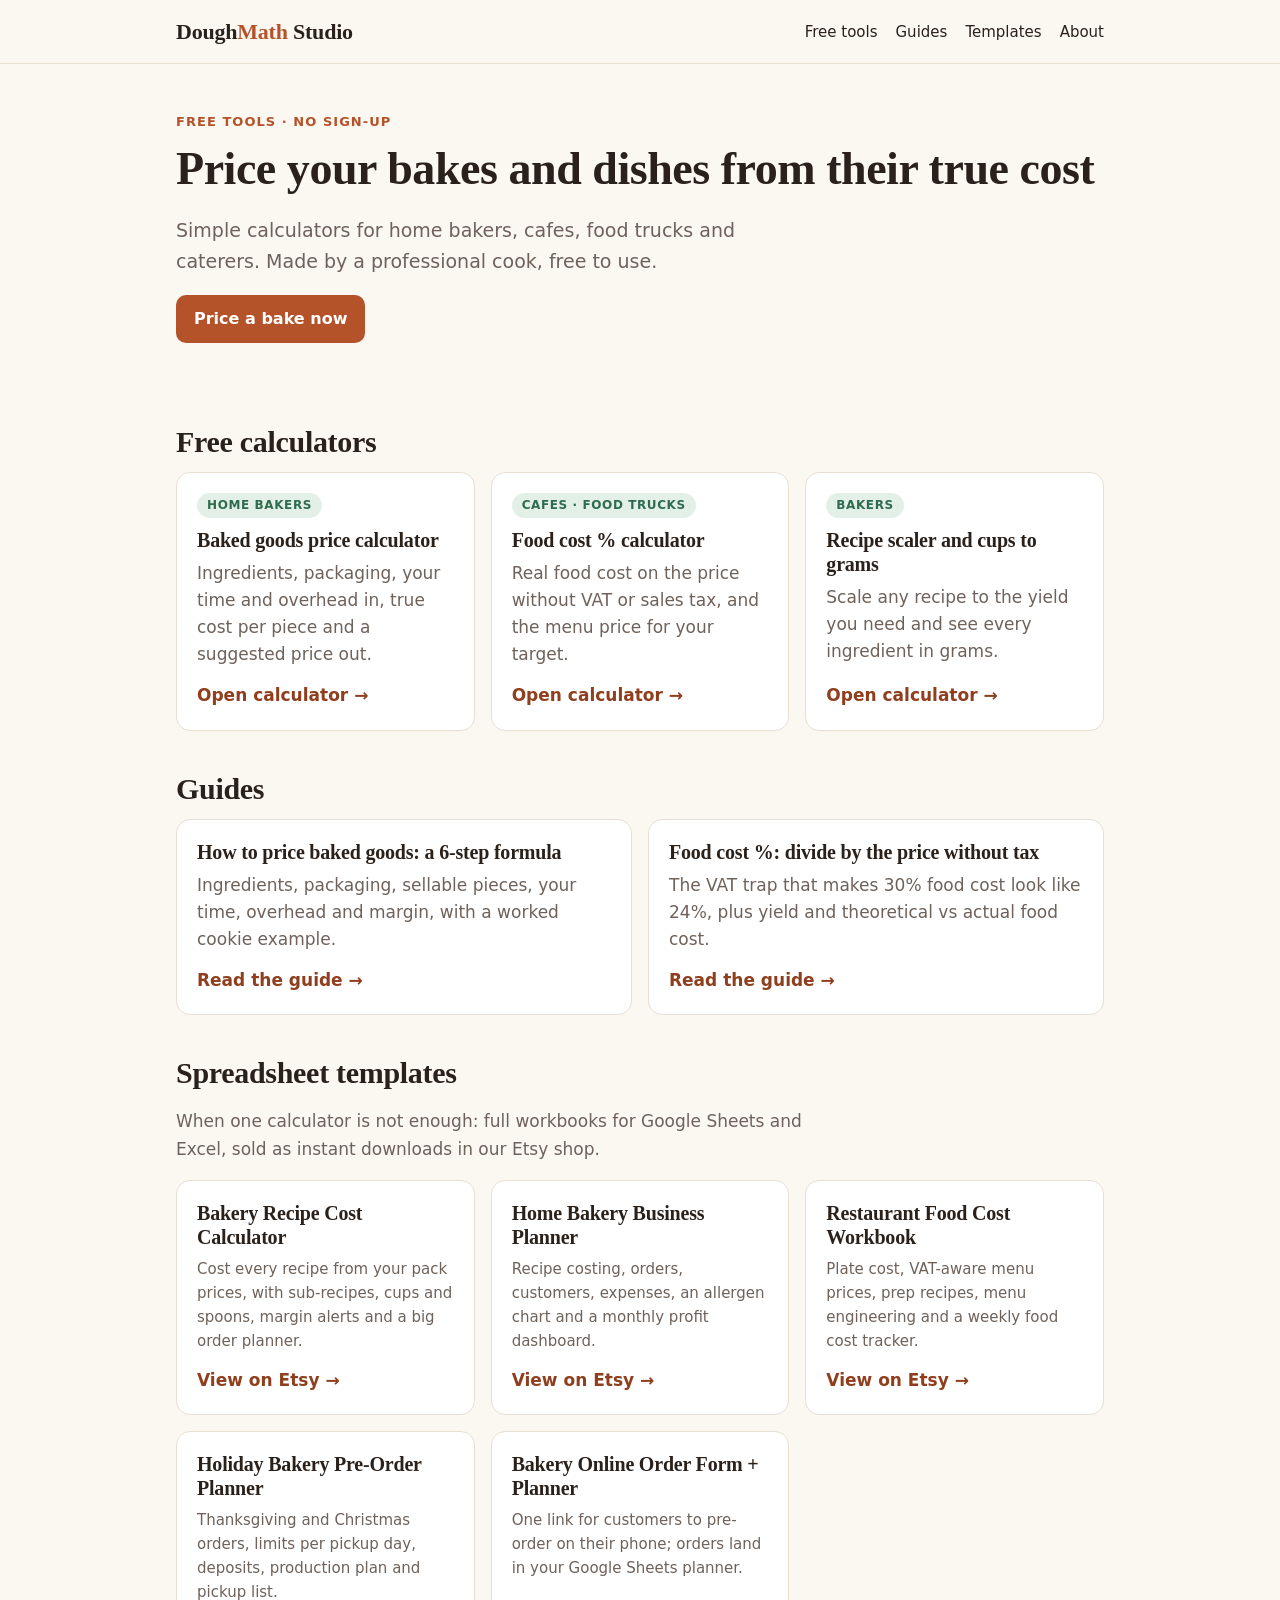
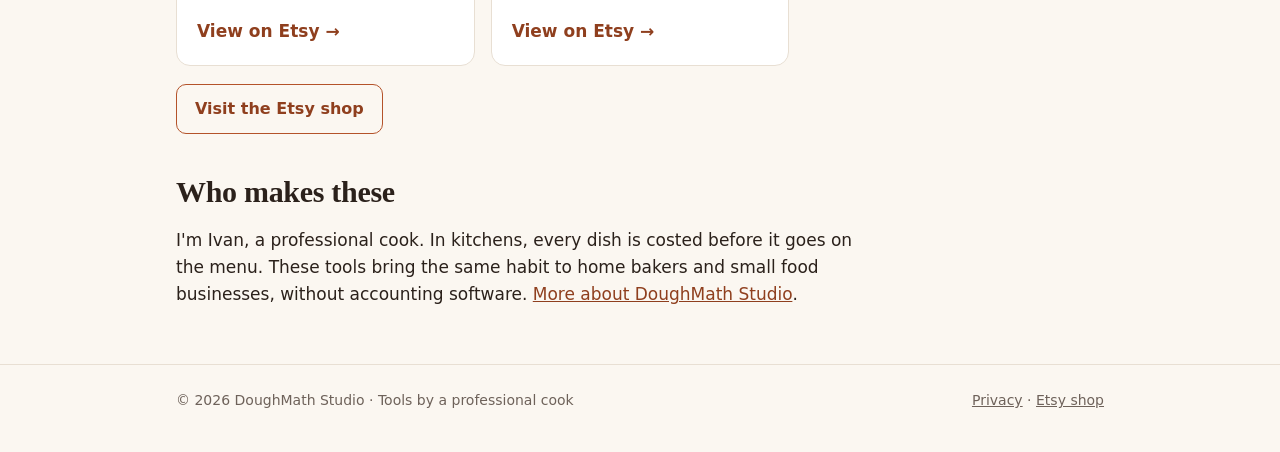
==== index.html @ 3cc6926b "Launch DoughMath Studio site: 3 free calculators, 2 guides, pin images Co-Authored-By: Claude Opus 5" ====
<!doctype html>
<html lang="en">
<head>
<meta charset="utf-8">
<meta name="viewport" content="width=device-width, initial-scale=1">
<title>DoughMath Studio – Free Pricing Tools for Home Bakers and Small Food Businesses</title>
<meta name="description" content="Free calculators for home bakers, cafes and food trucks: baked goods pricing, food cost % with VAT, recipe scaling and cups to grams. Made by a professional cook.">
<link rel="canonical" href="https://doughmath-studio.github.io/">
<meta property="og:title" content="DoughMath Studio – Free Pricing Tools for Food Businesses">
<meta property="og:description" content="Price your bakes and dishes from their true cost. Free calculators by a professional cook.">
<meta property="og:type" content="website">
<meta property="og:url" content="https://doughmath-studio.github.io/">
<meta property="og:image" content="https://doughmath-studio.github.io/assets/pins/pin-price-calculator.png">
<link rel="stylesheet" href="/assets/style.css">
<script type="application/ld+json">
{"@context":"https://schema.org","@type":"WebSite","name":"DoughMath Studio","url":"https://doughmath-studio.github.io/","publisher":{"@type":"Organization","name":"DoughMath Studio","email":"doughmath.studio@gmail.com","sameAs":["https://doughmathstudio.etsy.com","https://www.pinterest.com/doughmath/"]}}
</script>
</head>
<body>
<header class="site-header"><div class="wrap"><a class="brand" href="/">Dough<span>Math</span> Studio</a><nav class="nav"><a href="/#tools">Free tools</a><a href="/#guides">Guides</a><a href="/#shop">Templates</a><a href="/about/">About</a></nav></div></header>

<main class="wrap">
<section class="hero">
  <p class="kicker">Free tools · No sign-up</p>
  <h1>Price your bakes and dishes from their true cost</h1>
  <p class="lead">Simple calculators for home bakers, cafes, food trucks and caterers. Made by a professional cook, free to use.</p>
  <p><a class="btn" href="/tools/baking-price-calculator/">Price a bake now</a></p>
</section>

<section id="tools">
  <h2>Free calculators</h2>
  <div class="grid">
    <div class="card"><span class="tag">Home bakers</span><h3>Baked goods price calculator</h3><p>Ingredients, packaging, your time and overhead in, true cost per piece and a suggested price out.</p><a class="more" href="/tools/baking-price-calculator/">Open calculator →</a></div>
    <div class="card"><span class="tag">Cafes · food trucks</span><h3>Food cost % calculator</h3><p>Real food cost on the price without VAT or sales tax, and the menu price for your target.</p><a class="more" href="/tools/food-cost-calculator/">Open calculator →</a></div>
    <div class="card"><span class="tag">Bakers</span><h3>Recipe scaler and cups to grams</h3><p>Scale any recipe to the yield you need and see every ingredient in grams.</p><a class="more" href="/tools/recipe-scaler/">Open calculator →</a></div>
  </div>
</section>

<section id="guides">
  <h2>Guides</h2>
  <div class="grid">
    <div class="card"><h3>How to price baked goods: a 6-step formula</h3><p>Ingredients, packaging, sellable pieces, your time, overhead and margin, with a worked cookie example.</p><a class="more" href="/guides/how-to-price-baked-goods/">Read the guide →</a></div>
    <div class="card"><h3>Food cost %: divide by the price without tax</h3><p>The VAT trap that makes 30% food cost look like 24%, plus yield and theoretical vs actual food cost.</p><a class="more" href="/guides/food-cost-percentage-with-tax/">Read the guide →</a></div>
  </div>
</section>

<section id="shop" class="products">
  <h2>Spreadsheet templates</h2>
  <p class="lead" style="font-size:17px">When one calculator is not enough: full workbooks for Google Sheets and Excel, sold as instant downloads in our Etsy shop.</p>
  <div class="grid">
    <div class="card"><h3>Bakery Recipe Cost Calculator</h3><p>Cost every recipe from your pack prices, with sub-recipes, cups and spoons, margin alerts and a big order planner.</p><a class="more" href="https://www.etsy.com/listing/4591782333">View on Etsy →</a></div>
    <div class="card"><h3>Home Bakery Business Planner</h3><p>Recipe costing, orders, customers, expenses, an allergen chart and a monthly profit dashboard.</p><a class="more" href="https://www.etsy.com/listing/4591860096">View on Etsy →</a></div>
    <div class="card"><h3>Restaurant Food Cost Workbook</h3><p>Plate cost, VAT-aware menu prices, prep recipes, menu engineering and a weekly food cost tracker.</p><a class="more" href="https://www.etsy.com/listing/4591988033">View on Etsy →</a></div>
    <div class="card"><h3>Holiday Bakery Pre-Order Planner</h3><p>Thanksgiving and Christmas orders, limits per pickup day, deposits, production plan and pickup list.</p><a class="more" href="https://www.etsy.com/listing/4592198020">View on Etsy →</a></div>
    <div class="card"><h3>Bakery Online Order Form + Planner</h3><p>One link for customers to pre-order on their phone; orders land in your Google Sheets planner.</p><a class="more" href="https://www.etsy.com/listing/4592304067">View on Etsy →</a></div>
  </div>
  <p style="margin-top:18px"><a class="btn secondary" href="https://doughmathstudio.etsy.com">Visit the Etsy shop</a></p>
</section>

<section>
  <h2>Who makes these</h2>
  <p style="max-width:680px">I'm Ivan, a professional cook. In kitchens, every dish is costed before it goes on the menu. These tools bring the same habit to home bakers and small food businesses, without accounting software. <a href="/about/">More about DoughMath Studio</a>.</p>
</section>
</main>

<footer class="site-footer"><div class="wrap"><span>© 2026 DoughMath Studio · Tools by a professional cook</span><span><a href="/privacy/">Privacy</a> · <a href="https://doughmathstudio.etsy.com">Etsy shop</a></span></div></footer>
</body>
</html>
---- assets/style.css ----
:root {
  --bg: #fbf7f1;
  --card: #ffffff;
  --ink: #2b211b;
  --muted: #6e625a;
  --line: #e8dfd3;
  --accent: #b4532a;
  --accent-dark: #8f3f1e;
  --accent-soft: #f6e7dd;
  --herb: #2f6b4f;
  --herb-soft: #e3f0e8;
  --warn: #9a5a00;
  --warn-soft: #fbefd9;
  --radius: 14px;
  --serif: Georgia, "Iowan Old Style", "Palatino Linotype", "Times New Roman", serif;
  --sans: system-ui, -apple-system, "Segoe UI", Roboto, Arial, sans-serif;
}

* { box-sizing: border-box; }
html { -webkit-text-size-adjust: 100%; }
body {
  margin: 0;
  background: var(--bg);
  color: var(--ink);
  font: 17px/1.6 var(--sans);
}
img { max-width: 100%; height: auto; }
a { color: var(--accent-dark); }
a:hover { color: var(--accent); }

.wrap { max-width: 960px; margin: 0 auto; padding: 0 16px; }
.narrow { max-width: 720px; }

/* Header */
.site-header { border-bottom: 1px solid var(--line); background: var(--bg); }
.site-header .wrap { display: flex; align-items: center; justify-content: space-between; gap: 16px; padding-top: 14px; padding-bottom: 14px; flex-wrap: wrap; }
.brand { font-family: var(--serif); font-weight: 700; font-size: 22px; color: var(--ink); text-decoration: none; letter-spacing: -0.01em; }
.brand span { color: var(--accent); }
.nav { display: flex; gap: 18px; flex-wrap: wrap; }
.nav a { color: var(--ink); text-decoration: none; font-size: 15px; }
.nav a:hover { color: var(--accent); }

/* Type */
h1, h2, h3 { font-family: var(--serif); line-height: 1.2; letter-spacing: -0.01em; }
h1 { font-size: clamp(30px, 6vw, 46px); margin: 0 0 14px; }
h2 { font-size: clamp(23px, 4vw, 30px); margin: 40px 0 12px; }
h3 { font-size: 20px; margin: 24px 0 8px; }
.lead { font-size: 19px; color: var(--muted); max-width: 640px; }
.kicker { text-transform: uppercase; letter-spacing: 0.08em; font-size: 13px; font-weight: 700; color: var(--accent); margin: 0 0 8px; }

/* Hero */
.hero { padding: 48px 0 24px; }

/* Cards */
.grid { display: grid; gap: 16px; grid-template-columns: repeat(auto-fit, minmax(250px, 1fr)); }
.card { background: var(--card); border: 1px solid var(--line); border-radius: var(--radius); padding: 20px; display: flex; flex-direction: column; }
.card h3 { margin-top: 0; }
.card p { color: var(--muted); margin: 0 0 14px; flex: 1; }
.card .more { font-weight: 600; text-decoration: none; }
.tag { display: inline-block; font-size: 12px; font-weight: 700; letter-spacing: 0.05em; text-transform: uppercase; color: var(--herb); background: var(--herb-soft); border-radius: 99px; padding: 3px 10px; margin-bottom: 10px; align-self: flex-start; }

/* Buttons */
.btn { display: inline-block; background: var(--accent); color: #fff; text-decoration: none; font-weight: 600; padding: 11px 18px; border-radius: 10px; border: 0; font-size: 16px; cursor: pointer; }
.btn:hover { background: var(--accent-dark); color: #fff; }
.btn.secondary { background: transparent; color: var(--accent-dark); border: 1.5px solid var(--accent); }
.btn.secondary:hover { background: var(--accent-soft); }

/* Calculator */
.calc { background: var(--card); border: 1px solid var(--line); border-radius: var(--radius); padding: 20px; margin: 24px 0; }
.fields { display: grid; gap: 14px; grid-template-columns: repeat(auto-fit, minmax(220px, 1fr)); }
.field label { display: block; font-weight: 600; font-size: 15px; margin-bottom: 4px; }
.field .hint { display: block; font-size: 13px; color: var(--muted); margin-top: 3px; }
.field input, .field select { width: 100%; font: inherit; padding: 10px 12px; border: 1.5px solid var(--line); border-radius: 10px; background: #fff; color: var(--ink); }
.field input:focus, .field select:focus { outline: none; border-color: var(--accent); box-shadow: 0 0 0 3px var(--accent-soft); }
.results { margin-top: 20px; border-top: 1px solid var(--line); padding-top: 18px; }
.result-main { background: var(--herb-soft); border-radius: 12px; padding: 16px 18px; margin-bottom: 14px; }
.result-main .label { font-size: 14px; color: var(--herb); font-weight: 700; text-transform: uppercase; letter-spacing: 0.05em; }
.result-main .value { font-family: var(--serif); font-size: clamp(30px, 7vw, 40px); font-weight: 700; line-height: 1.15; }
.result-main .sub { color: var(--muted); font-size: 15px; }
.result-table { width: 100%; border-collapse: collapse; font-size: 16px; }
.result-table td { padding: 8px 0; border-bottom: 1px solid var(--line); }
.result-table td:last-child { text-align: right; font-variant-numeric: tabular-nums; font-weight: 600; }
.note { background: var(--warn-soft); color: var(--warn); border-radius: 10px; padding: 10px 14px; font-size: 15px; margin-top: 12px; }
.error { color: #a12a1a; font-weight: 600; }

/* Scaler rows */
.rows { width: 100%; border-collapse: collapse; margin-top: 12px; }
.rows th { text-align: left; font-size: 13px; color: var(--muted); font-weight: 600; padding: 6px 6px 6px 0; }
.rows td { padding: 4px 6px 4px 0; vertical-align: middle; }
.rows input, .rows select { width: 100%; font: inherit; font-size: 15px; padding: 8px; border: 1.5px solid var(--line); border-radius: 8px; background: #fff; }
.rows .out { font-variant-numeric: tabular-nums; font-weight: 600; white-space: nowrap; }
.rows .rm { background: none; border: 0; color: var(--muted); font-size: 20px; cursor: pointer; padding: 4px 8px; }
.table-scroll { overflow-x: auto; -webkit-overflow-scrolling: touch; }

/* Article */
.article p, .article li { max-width: 680px; }
.article table { border-collapse: collapse; width: 100%; max-width: 680px; margin: 12px 0 20px; font-size: 16px; background: var(--card); }
.article th, .article td { border: 1px solid var(--line); padding: 8px 10px; text-align: left; }
.article th { background: var(--accent-soft); }
.formula { font-family: var(--serif); font-size: 21px; background: var(--card); border-left: 4px solid var(--accent); padding: 12px 16px; border-radius: 0 10px 10px 0; max-width: 680px; }

/* CTA box */
.cta { background: var(--accent-soft); border-radius: var(--radius); padding: 20px; margin: 28px 0; }
.cta h3 { margin-top: 0; }
.cta p { margin: 0 0 14px; }
.cta .btns { display: flex; gap: 10px; flex-wrap: wrap; }

/* Products */
.products .card p { font-size: 15px; }

/* Footer */
.site-footer { border-top: 1px solid var(--line); margin-top: 56px; padding: 24px 0 40px; color: var(--muted); font-size: 14px; }
.site-footer a { color: var(--muted); }
.site-footer .wrap { display: flex; gap: 16px; justify-content: space-between; flex-wrap: wrap; }

.crumbs { font-size: 14px; color: var(--muted); margin: 18px 0 0; }
.crumbs a { color: var(--muted); }

@media (max-width: 520px) {
  body { font-size: 16px; }
  .hero { padding-top: 32px; }
  .calc { padding: 16px; }
}
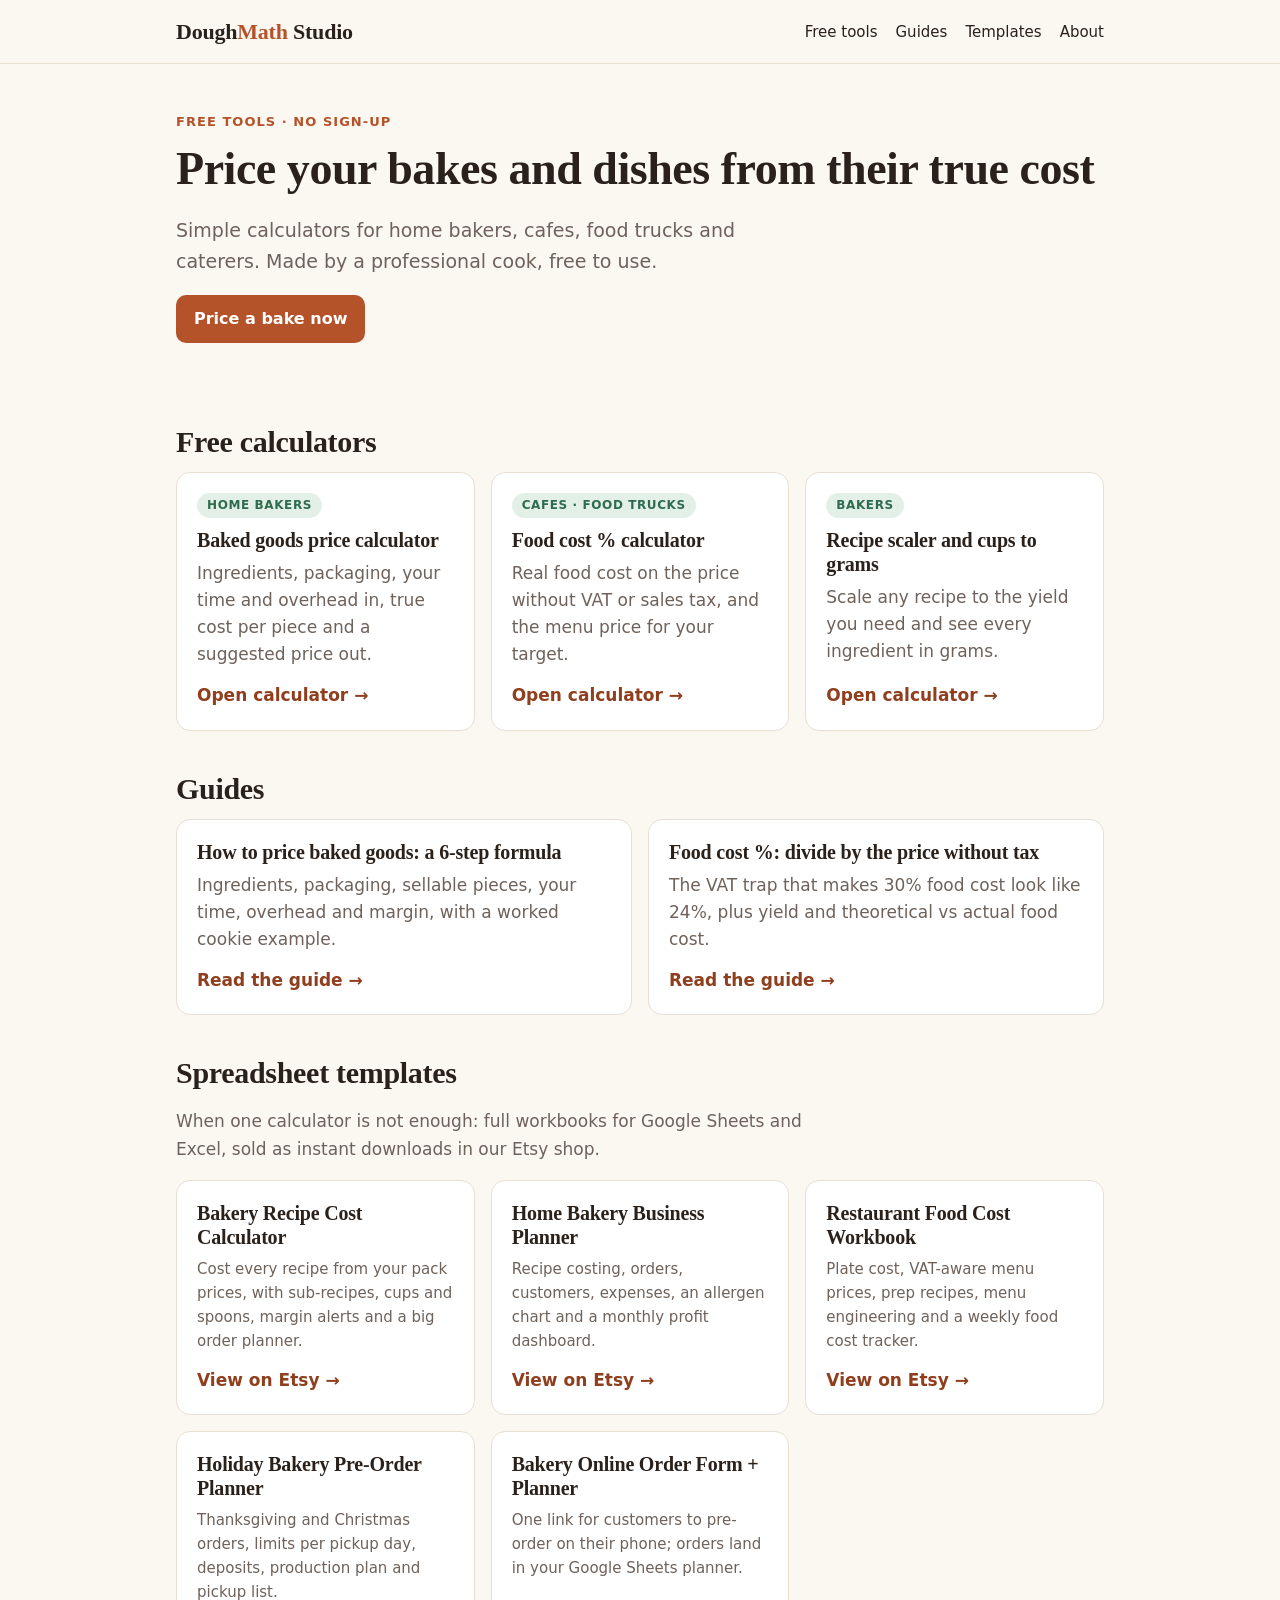
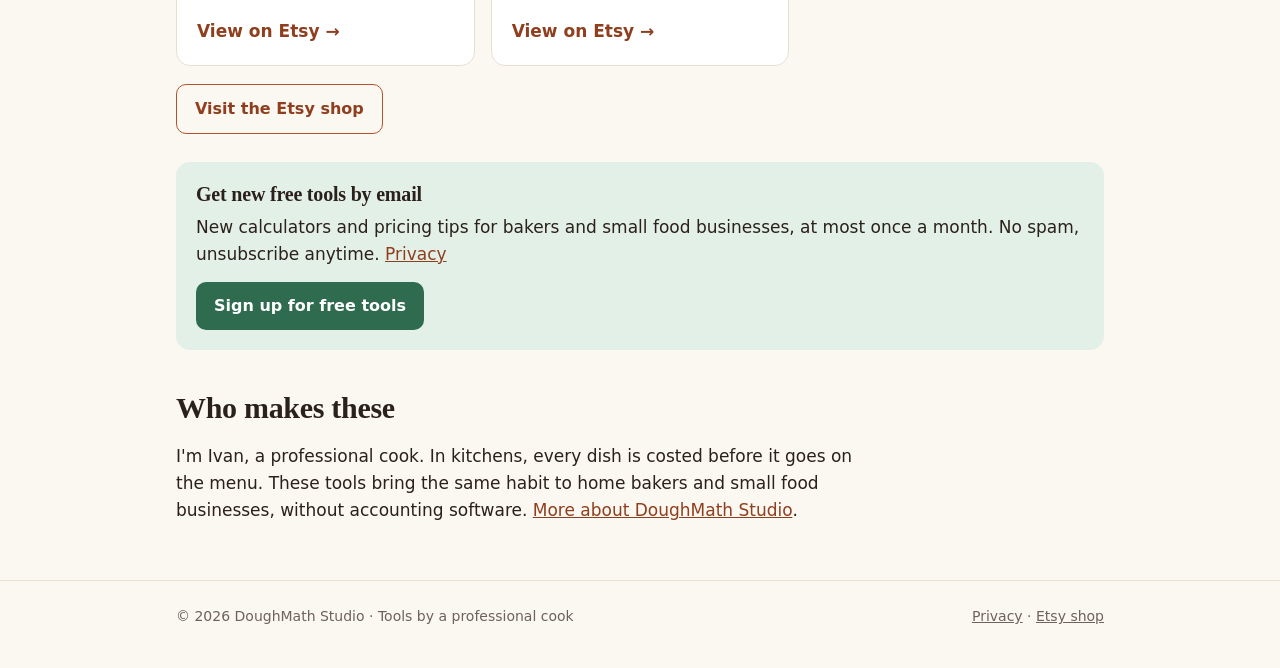
==== commit 746f13ed: "Add email signup block linking to the Google Form Co-Authored-By: Claude Opus 5.5 <noreply@anthropic" ====
--- a/index.html
+++ b/index.html
@@ -57,6 +57,12 @@
   <p style="margin-top:18px"><a class="btn secondary" href="https://doughmathstudio.etsy.com">Visit the Etsy shop</a></p>
 </section>
 
+<section class="cta" style="background:var(--herb-soft)">
+  <h3>Get new free tools by email</h3>
+  <p>New calculators and pricing tips for bakers and small food businesses, at most once a month. No spam, unsubscribe anytime. <a href="/privacy/">Privacy</a></p>
+  <div class="btns"><a class="btn" style="background:var(--herb)" href="https://docs.google.com/forms/d/e/1FAIpQLSdGNhBHjq77XRkeylev6x1t_Ee0TYMZSW57gnel0fp2LGDk5w/viewform" target="_blank" rel="noopener">Sign up for free tools</a></div>
+</section>
+
 <section>
   <h2>Who makes these</h2>
   <p style="max-width:680px">I'm Ivan, a professional cook. In kitchens, every dish is costed before it goes on the menu. These tools bring the same habit to home bakers and small food businesses, without accounting software. <a href="/about/">More about DoughMath Studio</a>.</p>
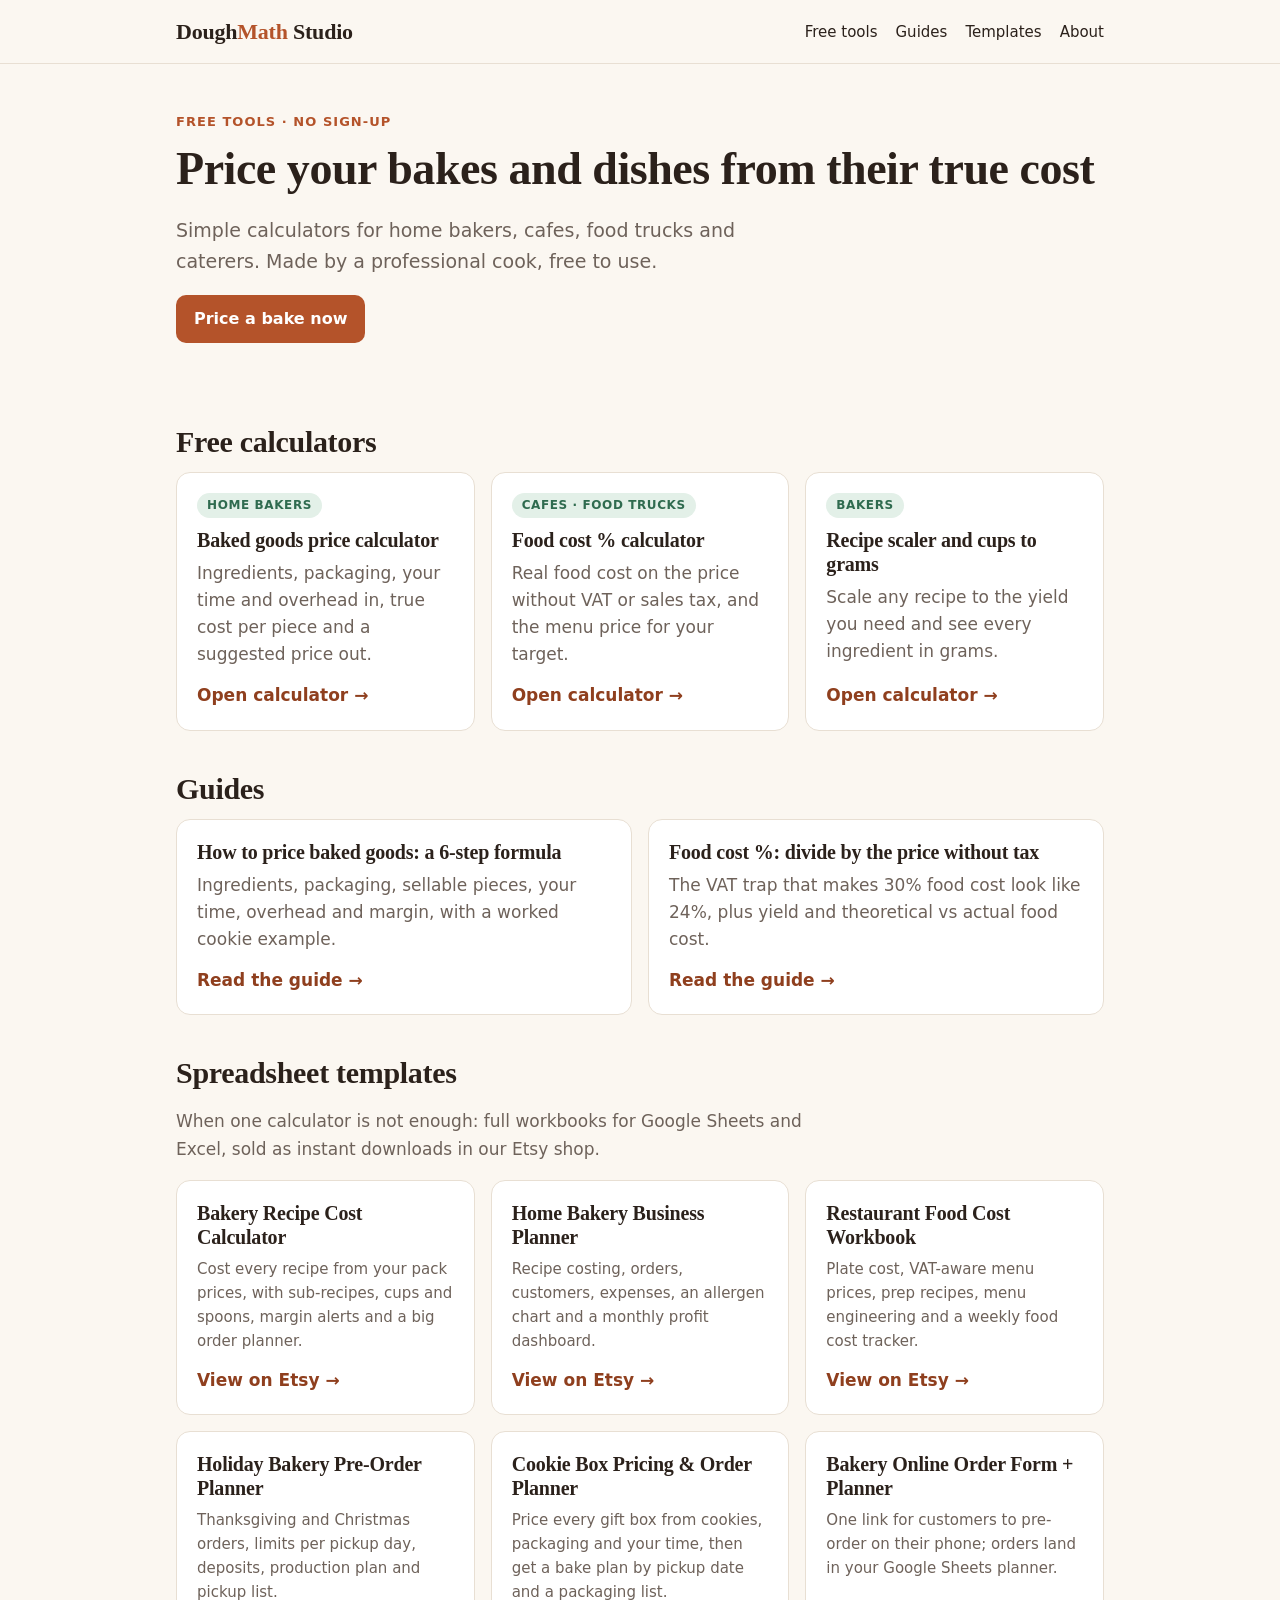
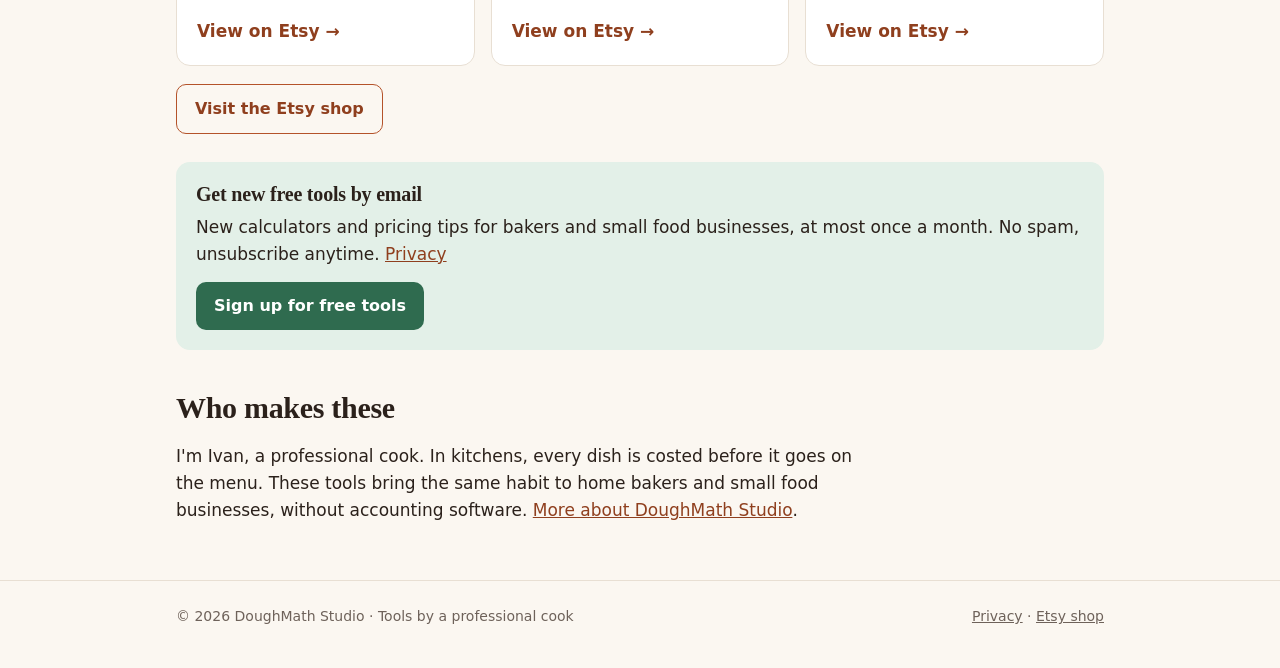
==== commit e5411863: "Add Cookie Box Pricing & Order Planner to templates Co-Authored-By: Claude Opus 5.5 <noreply@anthrop" ====
--- a/index.html
+++ b/index.html
@@ -52,6 +52,7 @@
     <div class="card"><h3>Home Bakery Business Planner</h3><p>Recipe costing, orders, customers, expenses, an allergen chart and a monthly profit dashboard.</p><a class="more" href="https://www.etsy.com/listing/4591860096">View on Etsy →</a></div>
     <div class="card"><h3>Restaurant Food Cost Workbook</h3><p>Plate cost, VAT-aware menu prices, prep recipes, menu engineering and a weekly food cost tracker.</p><a class="more" href="https://www.etsy.com/listing/4591988033">View on Etsy →</a></div>
     <div class="card"><h3>Holiday Bakery Pre-Order Planner</h3><p>Thanksgiving and Christmas orders, limits per pickup day, deposits, production plan and pickup list.</p><a class="more" href="https://www.etsy.com/listing/4592198020">View on Etsy →</a></div>
+    <div class="card"><h3>Cookie Box Pricing &amp; Order Planner</h3><p>Price every gift box from cookies, packaging and your time, then get a bake plan by pickup date and a packaging list.</p><a class="more" href="https://www.etsy.com/listing/4597807858">View on Etsy →</a></div>
     <div class="card"><h3>Bakery Online Order Form + Planner</h3><p>One link for customers to pre-order on their phone; orders land in your Google Sheets planner.</p><a class="more" href="https://www.etsy.com/listing/4592304067">View on Etsy →</a></div>
   </div>
   <p style="margin-top:18px"><a class="btn secondary" href="https://doughmathstudio.etsy.com">Visit the Etsy shop</a></p>
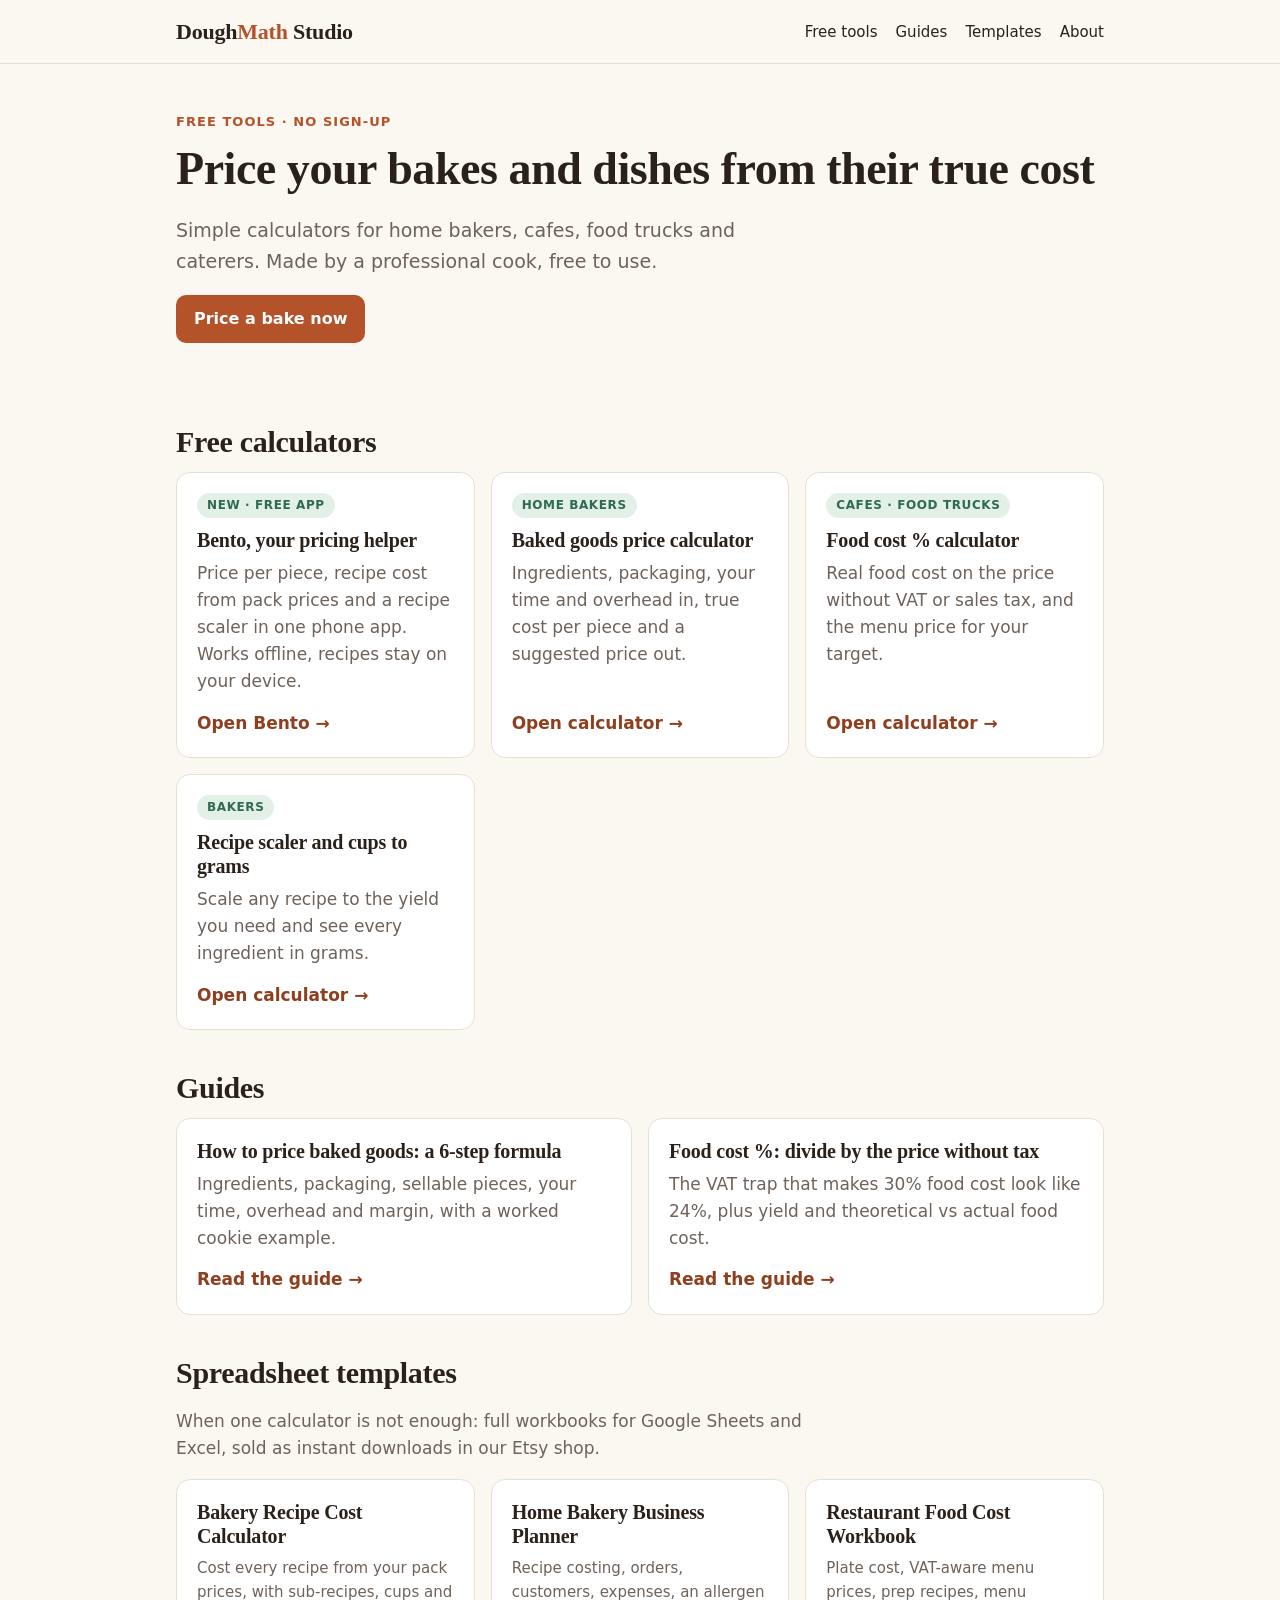
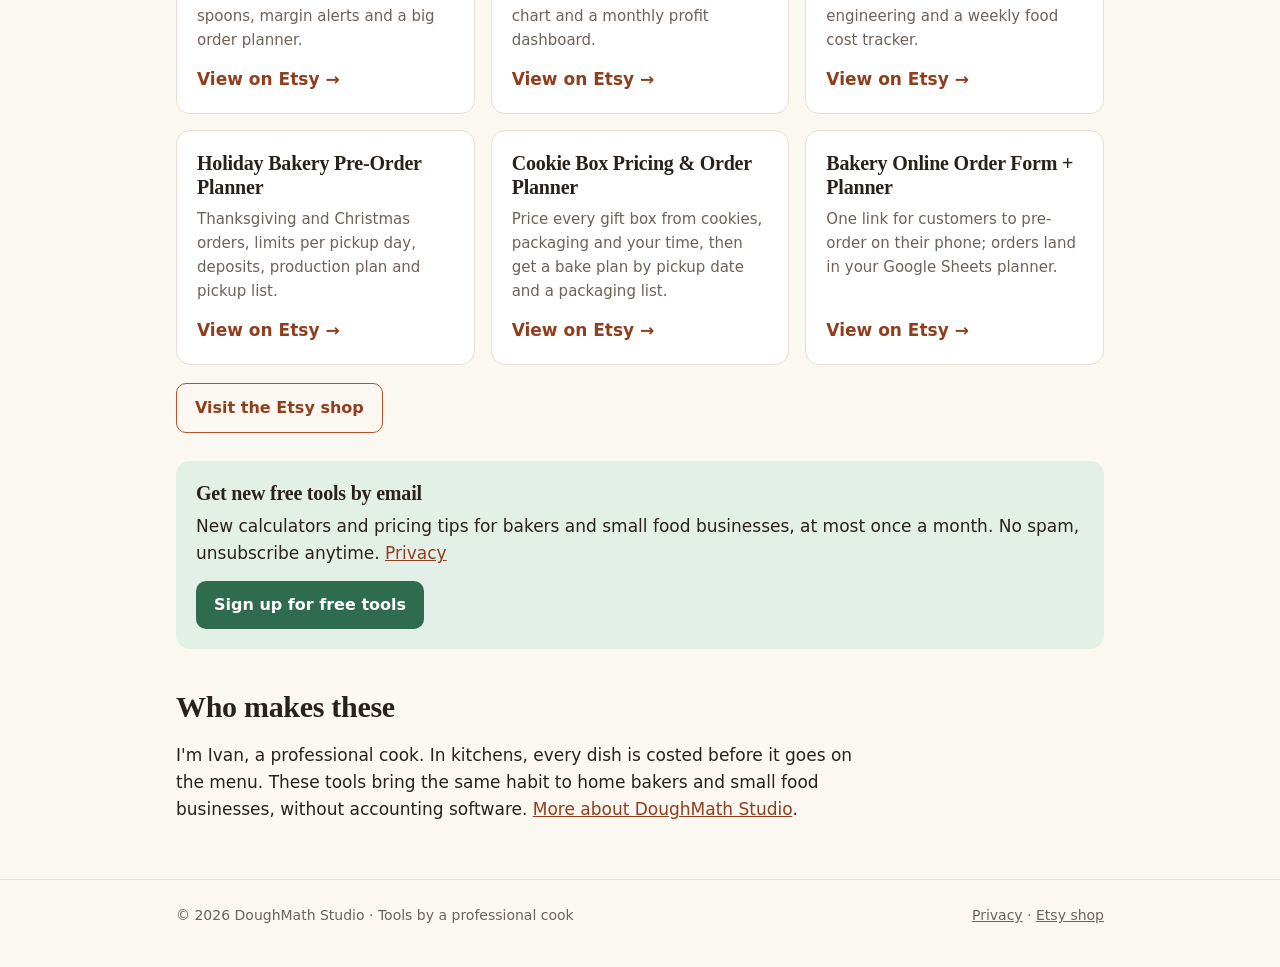
==== commit f194f402: "Launch Bento: free pricing app for home bakers (PWA) Price per piece, recipe cost from pack prices, " ====
--- a/index.html
+++ b/index.html
@@ -30,6 +30,7 @@
 <section id="tools">
   <h2>Free calculators</h2>
   <div class="grid">
+    <div class="card"><span class="tag">New · free app</span><h3>Bento, your pricing helper</h3><p>Price per piece, recipe cost from pack prices and a recipe scaler in one phone app. Works offline, recipes stay on your device.</p><a class="more" href="/bento/">Open Bento →</a></div>
     <div class="card"><span class="tag">Home bakers</span><h3>Baked goods price calculator</h3><p>Ingredients, packaging, your time and overhead in, true cost per piece and a suggested price out.</p><a class="more" href="/tools/baking-price-calculator/">Open calculator →</a></div>
     <div class="card"><span class="tag">Cafes · food trucks</span><h3>Food cost % calculator</h3><p>Real food cost on the price without VAT or sales tax, and the menu price for your target.</p><a class="more" href="/tools/food-cost-calculator/">Open calculator →</a></div>
     <div class="card"><span class="tag">Bakers</span><h3>Recipe scaler and cups to grams</h3><p>Scale any recipe to the yield you need and see every ingredient in grams.</p><a class="more" href="/tools/recipe-scaler/">Open calculator →</a></div>
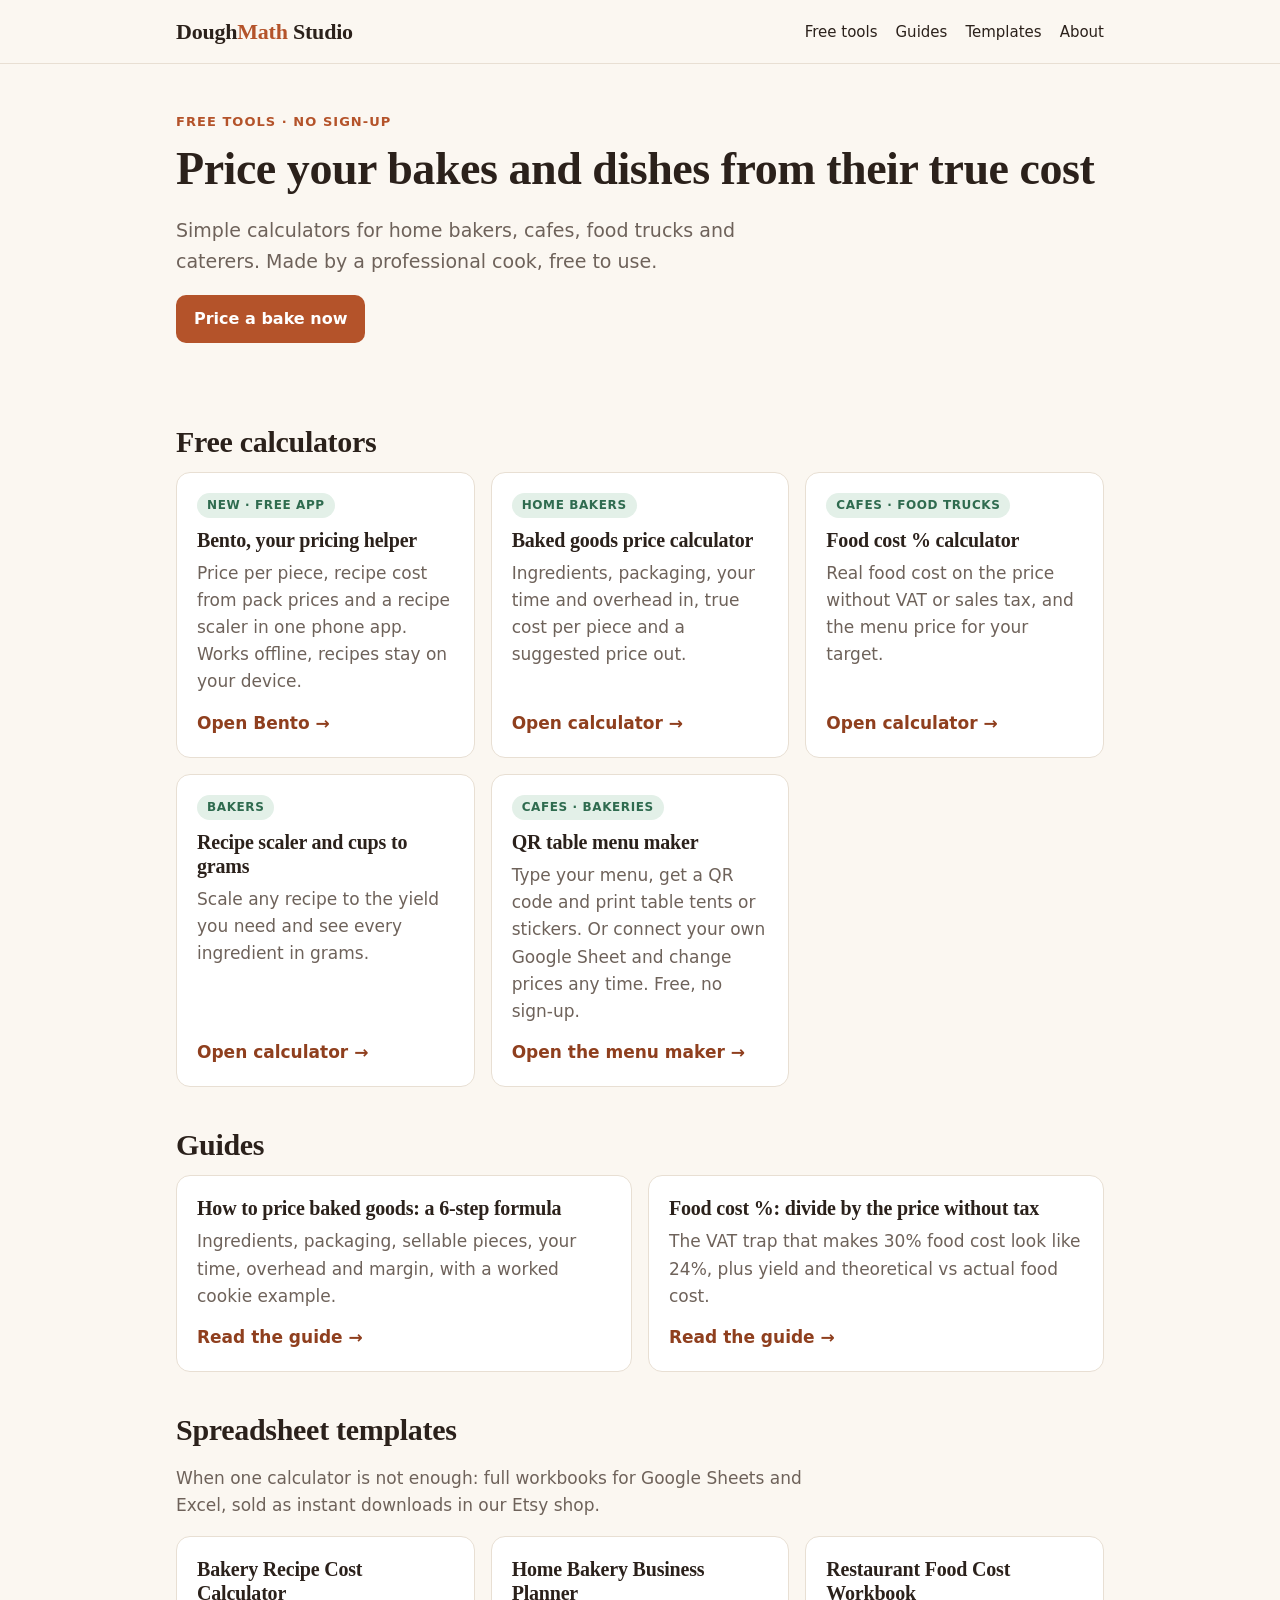
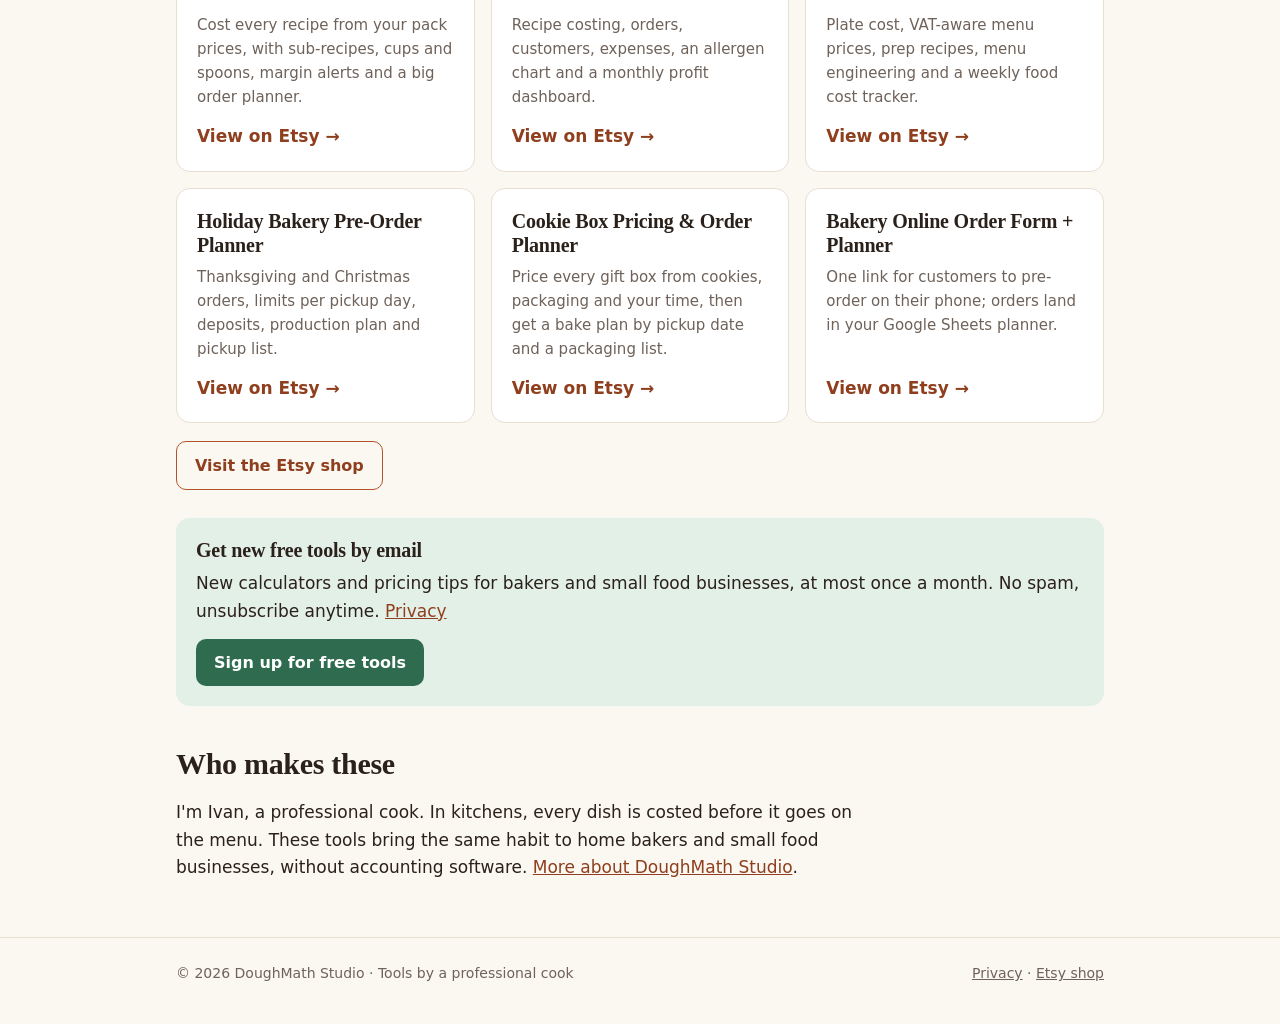
==== commit 79365de7: "Free QR table menu maker (/qr/) and guest menu page (/m/): link mode, live menu from a shared or pub" ====
--- a/index.html
+++ b/index.html
@@ -3,6 +3,7 @@
 <head>
 <meta charset="utf-8">
 <meta name="viewport" content="width=device-width, initial-scale=1">
+<meta name="p:domain_verify" content="810ec7ce62baede52994a1a8834ce422">
 <title>DoughMath Studio – Free Pricing Tools for Home Bakers and Small Food Businesses</title>
 <meta name="description" content="Free calculators for home bakers, cafes and food trucks: baked goods pricing, food cost % with VAT, recipe scaling and cups to grams. Made by a professional cook.">
 <link rel="canonical" href="https://doughmath-studio.github.io/">
@@ -34,6 +35,7 @@
     <div class="card"><span class="tag">Home bakers</span><h3>Baked goods price calculator</h3><p>Ingredients, packaging, your time and overhead in, true cost per piece and a suggested price out.</p><a class="more" href="/tools/baking-price-calculator/">Open calculator →</a></div>
     <div class="card"><span class="tag">Cafes · food trucks</span><h3>Food cost % calculator</h3><p>Real food cost on the price without VAT or sales tax, and the menu price for your target.</p><a class="more" href="/tools/food-cost-calculator/">Open calculator →</a></div>
     <div class="card"><span class="tag">Bakers</span><h3>Recipe scaler and cups to grams</h3><p>Scale any recipe to the yield you need and see every ingredient in grams.</p><a class="more" href="/tools/recipe-scaler/">Open calculator →</a></div>
+    <div class="card"><span class="tag">Cafes · bakeries</span><h3>QR table menu maker</h3><p>Type your menu, get a QR code and print table tents or stickers. Or connect your own Google Sheet and change prices any time. Free, no sign-up.</p><a class="more" href="/qr/">Open the menu maker →</a></div>
   </div>
 </section>
 
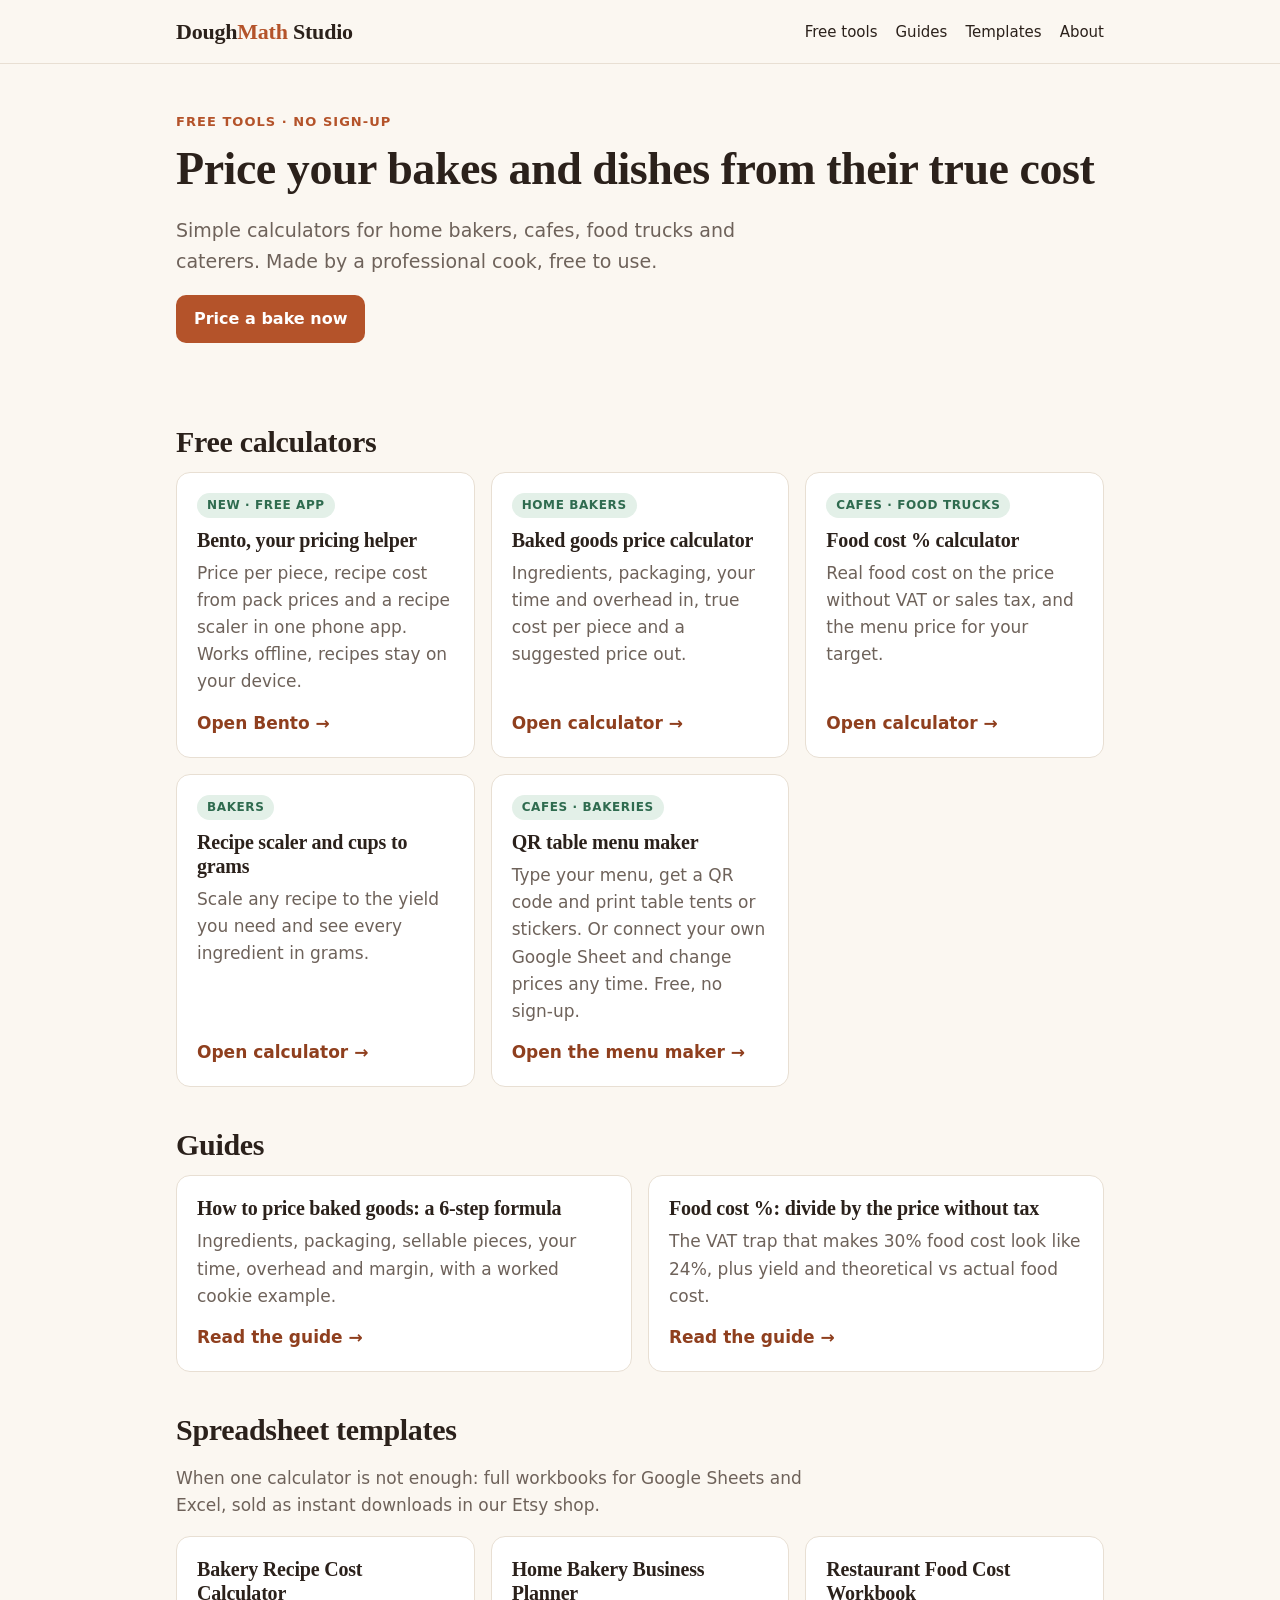
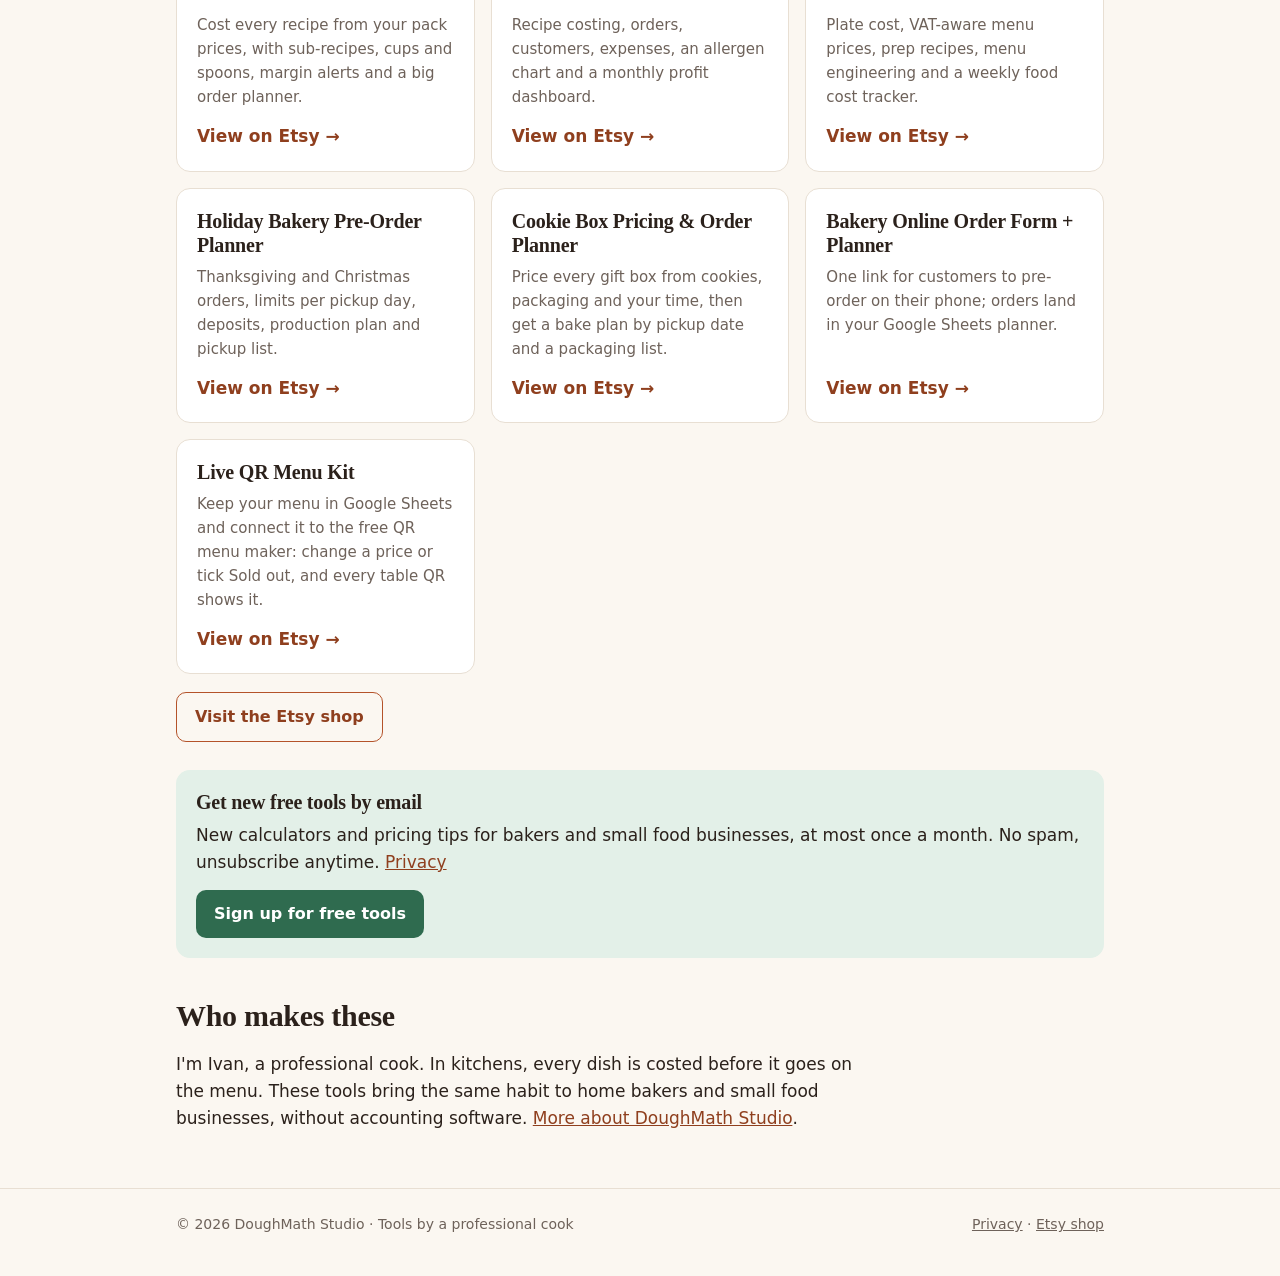
==== commit d74a90d3: "QR maker: link the ready-made template to its Etsy listing; add the Live QR Menu Kit to the template" ====
--- a/index.html
+++ b/index.html
@@ -57,6 +57,7 @@
     <div class="card"><h3>Holiday Bakery Pre-Order Planner</h3><p>Thanksgiving and Christmas orders, limits per pickup day, deposits, production plan and pickup list.</p><a class="more" href="https://www.etsy.com/listing/4592198020">View on Etsy →</a></div>
     <div class="card"><h3>Cookie Box Pricing &amp; Order Planner</h3><p>Price every gift box from cookies, packaging and your time, then get a bake plan by pickup date and a packaging list.</p><a class="more" href="https://www.etsy.com/listing/4597807858">View on Etsy →</a></div>
     <div class="card"><h3>Bakery Online Order Form + Planner</h3><p>One link for customers to pre-order on their phone; orders land in your Google Sheets planner.</p><a class="more" href="https://www.etsy.com/listing/4592304067">View on Etsy →</a></div>
+    <div class="card"><h3>Live QR Menu Kit</h3><p>Keep your menu in Google Sheets and connect it to the free QR menu maker: change a price or tick Sold out, and every table QR shows it.</p><a class="more" href="https://www.etsy.com/listing/4600023124">View on Etsy →</a></div>
   </div>
   <p style="margin-top:18px"><a class="btn secondary" href="https://doughmathstudio.etsy.com">Visit the Etsy shop</a></p>
 </section>
